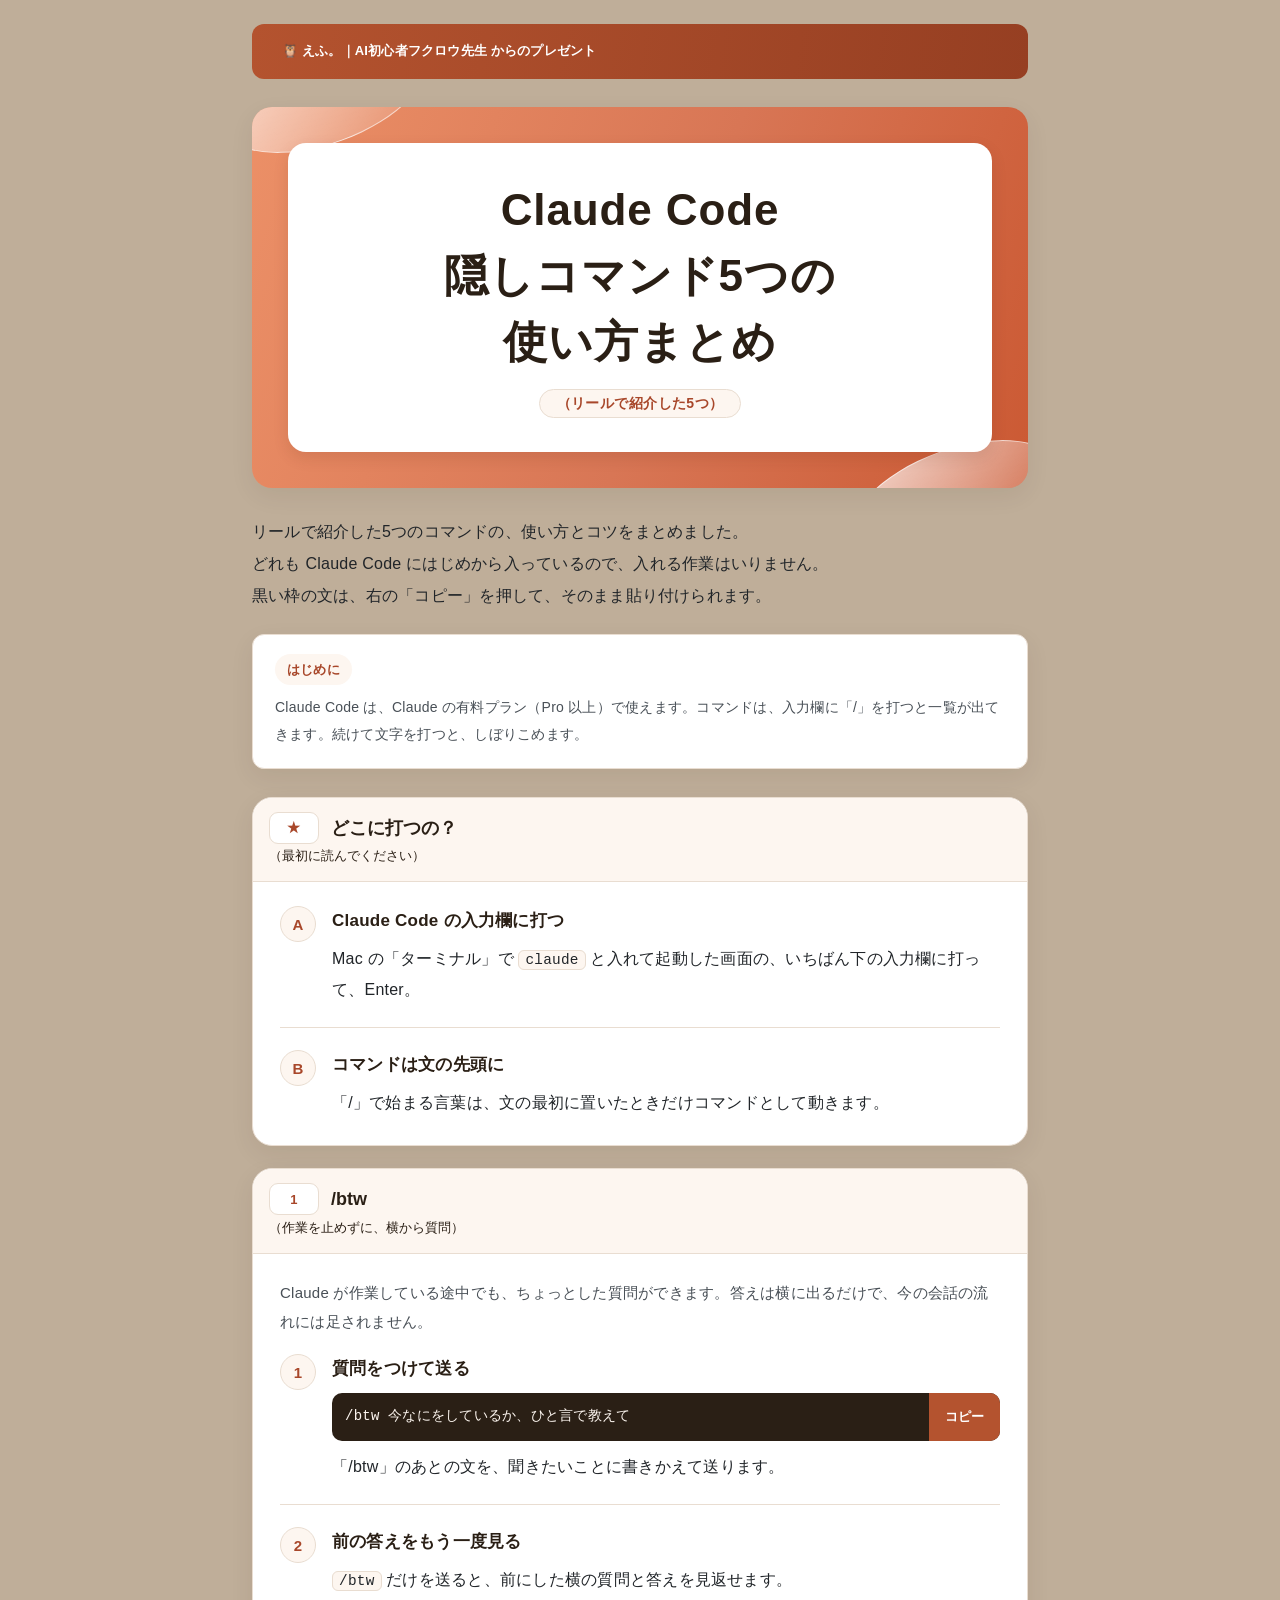
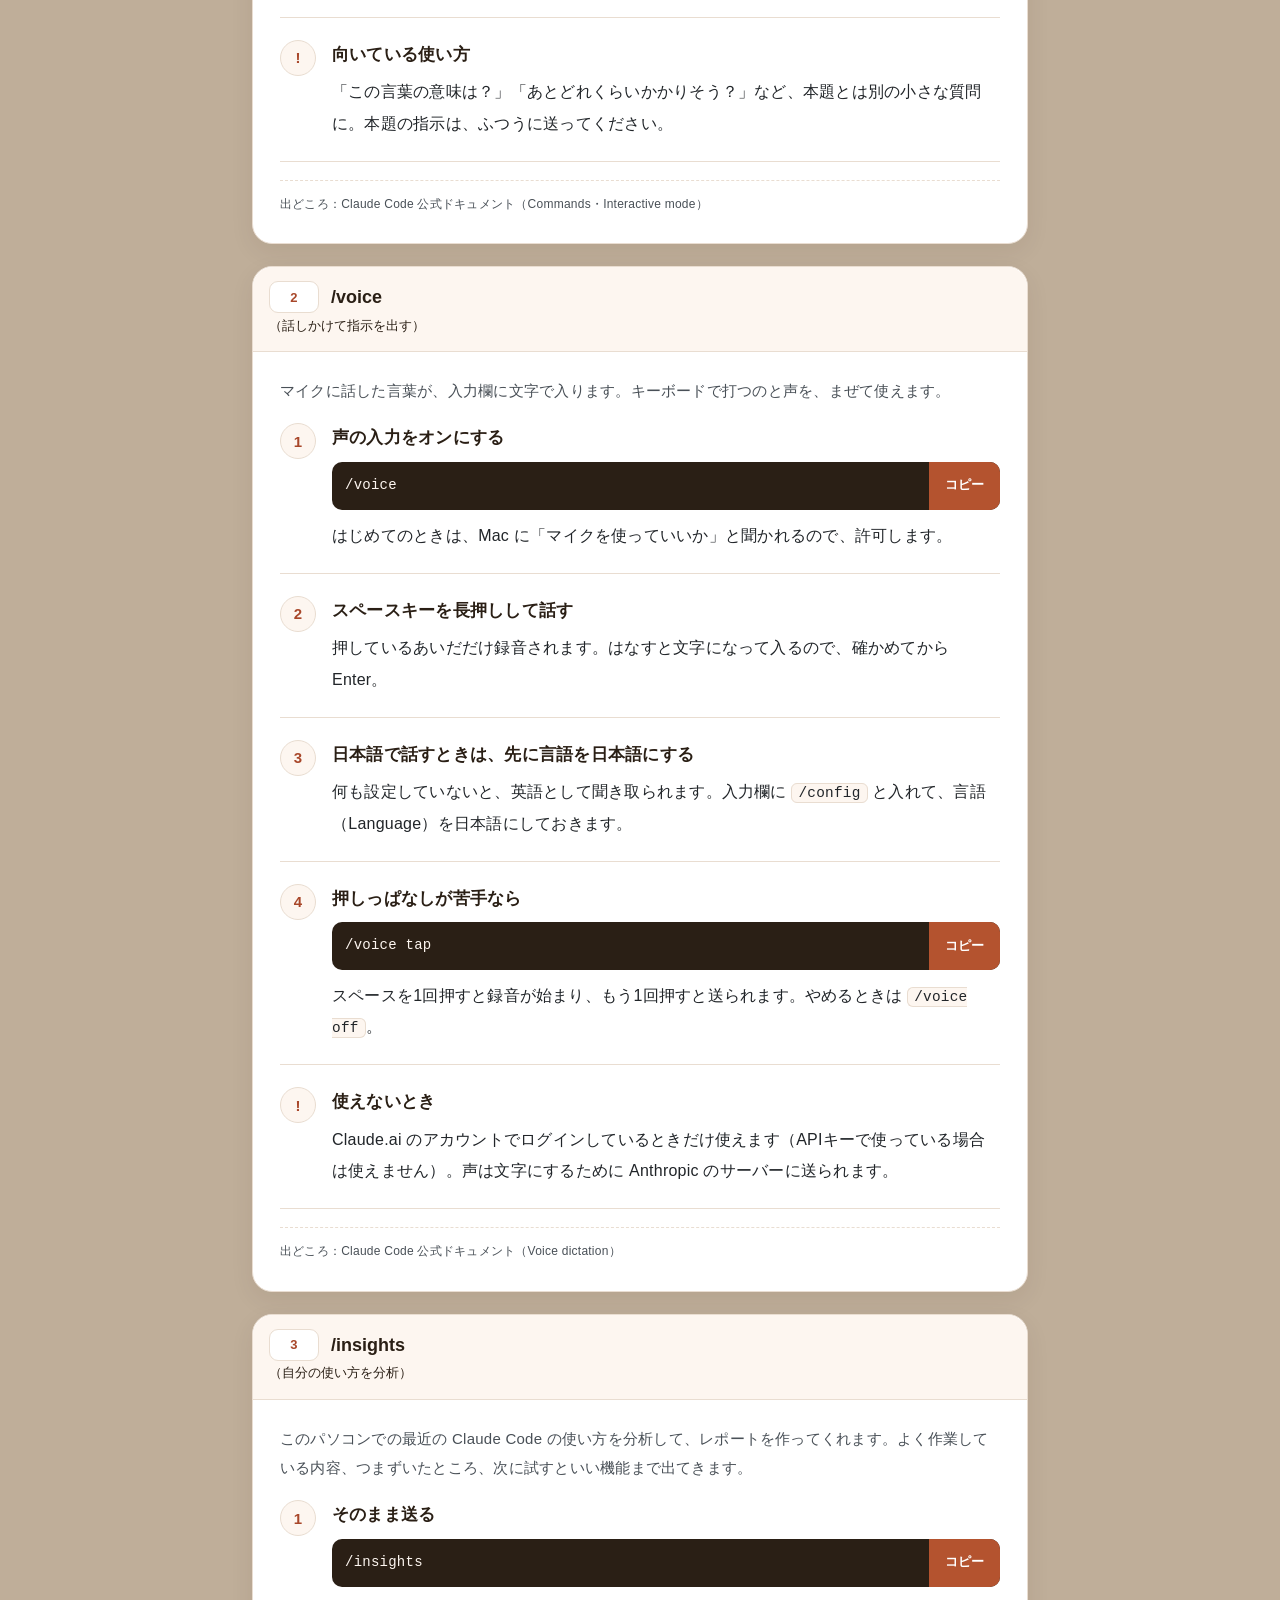
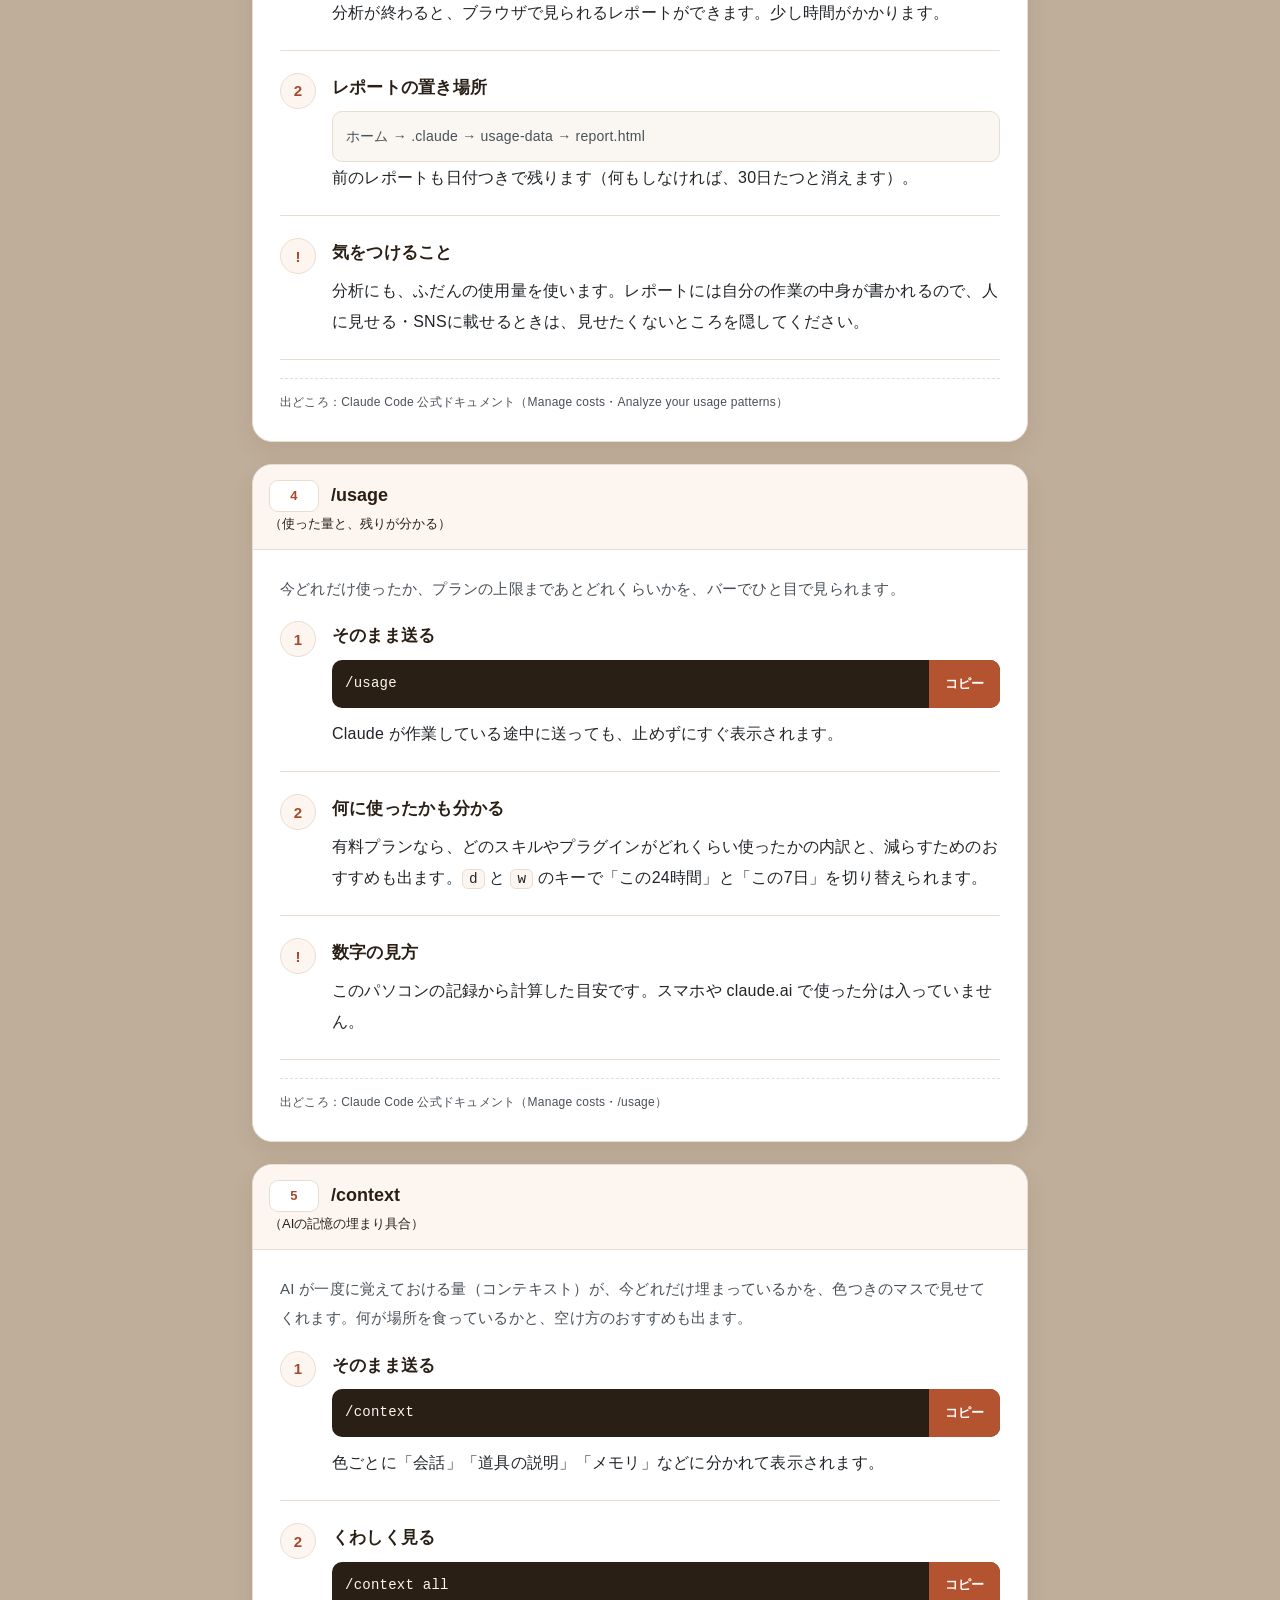
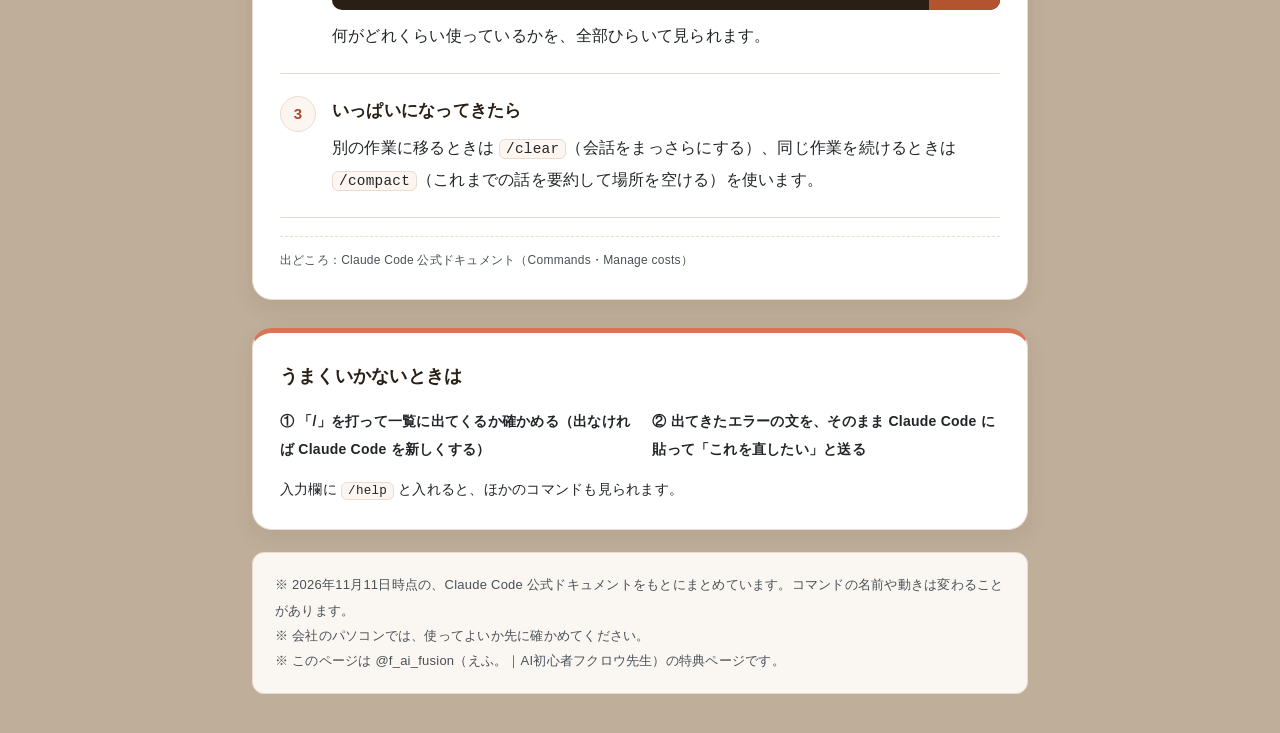
==== command.html @ 7484b889 "Claude Code 隠しコマンド5つの使い方まとめの特典ページを追加＋一覧に特典7" ====
<!DOCTYPE html>
<html lang="ja">
<head>
<meta charset="UTF-8">
<meta name="viewport" content="width=device-width, initial-scale=1.0">
<title>Claude Code 隠しコマンド5つの使い方まとめ｜えふ。｜AI初心者フクロウ先生</title>
<style>
:root {
  --background:#BFAE99; --paper:#FFFFFF; --ink:#212529;
  --heading:#2A1F15; --sub:#495057; --accent:#D97454;
  --accent-text:#A8472A; --button:#B4532F; --button-hover:#963F22;
  --light:#FAF7F2; --panel:#F7F7F7; --highlight:#FDF6F0;
  --line:#E9DDD1; --radius:20px; --small-radius:12px;
  --warm-gradient:linear-gradient(110deg,#EC9067 0%,#D87655 54%,#CB5933 100%);
  --shadow:0 8px 24px rgb(42 31 21 / 7%);
}
* { box-sizing:border-box; }
html { scroll-behavior:smooth; -webkit-text-size-adjust:100%; }
body { margin:0; background:var(--background); color:var(--ink); font-family:"Hiragino Sans","Hiragino Kaku Gothic ProN","Yu Gothic",sans-serif; font-size:16px; line-height:1.95; letter-spacing:.015em; }
.wrap { max-width:840px; margin:0 auto; padding:0 32px 40px; }
.hero { margin:0 0 28px; }
.brand { margin:0 -32px 28px; padding:15px 30px; background:linear-gradient(100deg,#B4532F,#963F22); color:var(--paper); font-size:13px; font-weight:600; line-height:1.9; letter-spacing:.015em; }
.title-panel { position:relative; isolation:isolate; overflow:hidden; background:var(--warm-gradient); padding:28px; border-radius:var(--radius); box-shadow:var(--shadow); }
.title-panel:before,.title-panel:after { content:""; position:absolute; z-index:-1; pointer-events:none; border:1px solid rgb(255 255 255 / 60%); background:linear-gradient(145deg,rgb(255 255 255 / 75%),rgb(255 255 255 / 5%)); border-radius:50%; width:220px; height:110px; transform:rotate(-20deg); }
.title-panel:before { top:-75px; left:-40px; }
.title-panel:after { bottom:-73px; right:-40px; }
h1 { position:relative; background:var(--paper); color:var(--heading); margin:0; padding:30px 20px 26px; border-radius:18px; box-shadow:0 6px 15px rgb(92 42 19 / 13%); font-family:"Hiragino Maru Gothic ProN","Hiragino Sans",sans-serif; font-size:39px; font-weight:800; line-height:1.5; text-align:center; letter-spacing:.02em; }
.title-unit { display:inline-block; }
.title-note { display:table; margin:14px auto 0; padding:3px 17px; border:1px solid var(--line); border-radius:999px; color:var(--accent-text); background:var(--highlight); font-family:"Hiragino Sans",sans-serif; font-size:14px; font-weight:600; letter-spacing:.03em; }
.intro { margin:25px 0 0; font-size:16px; color:var(--ink); line-height:2; }
.free-note { background:var(--paper); border:1px solid var(--line); border-radius:var(--small-radius); padding:19px 22px; margin:22px 0 0; color:var(--sub); font-size:14px; line-height:1.95; box-shadow:var(--shadow); }
.free { display:table; margin-bottom:9px; padding:3px 12px; border-radius:999px; background:var(--highlight); color:var(--accent-text); font-size:13px; font-weight:700; }
.label-separator,.template-leading { display:none; }
.template-section,.steps-section { background:var(--paper); border:1px solid var(--line); border-radius:var(--radius); box-shadow:var(--shadow); padding:27px; }
h2 { display:flex; align-items:center; gap:12px; padding:14px 16px; margin:-27px -27px 24px; border-bottom:1px solid var(--line); border-radius:var(--radius) var(--radius) 0 0; background:var(--highlight); color:var(--heading); font-size:18px; font-weight:700; line-height:1.8; letter-spacing:0; }
h2:before { content:"01"; flex:0 0 auto; display:grid; place-items:center; min-width:36px; height:30px; padding:0 6px; border:1px solid var(--line); border-radius:9px; background:var(--paper); color:var(--accent-text); font-family:Arial,sans-serif; font-size:13px; font-weight:700; letter-spacing:.04em; }
.heading-note { display:inline-block; font-size:13px; font-weight:500; }
.template-shell { padding:0; border:1px solid var(--line); border-radius:var(--small-radius); overflow:hidden; }
.template { padding:23px; background:var(--panel); border-radius:var(--small-radius); white-space:pre-wrap; overflow-wrap:anywhere; font-size:16px; line-height:1.95; letter-spacing:0; outline-offset:-3px; }
.template:focus { outline:2px solid var(--accent-text); }
.copy-area { margin:20px 0 0; }
button { display:flex; align-items:center; justify-content:center; width:100%; min-height:56px; padding:15px 18px; border:1px solid transparent; border-radius:999px; background:var(--button); color:var(--paper); font-family:inherit; font-size:16px; font-weight:700; line-height:1.6; letter-spacing:.02em; box-shadow:0 5px 12px rgb(180 83 47 / 20%); cursor:pointer; touch-action:manipulation; transition:background .15s,box-shadow .15s; }
button:hover { background:var(--button-hover); box-shadow:0 6px 15px rgb(180 83 47 / 25%); }
button:focus-visible { outline:3px solid var(--heading); outline-offset:4px; }
button:disabled { cursor:wait; opacity:.8; }
.copy-feedback { min-height:27px; margin:8px 0 0; color:var(--accent-text); text-align:center; font-size:13px; line-height:1.8; letter-spacing:0; }
.copy-feedback:not(:empty) { display:flex; align-items:flex-start; justify-content:center; gap:7px; padding:10px 12px; border:1px solid var(--line); border-radius:var(--small-radius); background:var(--highlight); }
.copy-feedback:not(:empty):before { content:"✓"; flex:0 0 auto; font-weight:700; }
.copy-feedback[data-state="manual"] { color:var(--heading); background:var(--light); border-color:#BFAE99; }
.copy-feedback[data-state="manual"]:before { content:"↳"; }
.steps-section { margin-top:28px; }
.steps-section h2:before { content:"02"; }
.step { display:flex; gap:16px; margin:0; padding:22px 0; border-bottom:1px solid var(--line); }
.step:first-of-type { padding-top:0; }
.step:last-child { border:0; padding-bottom:0; }
.num { flex:0 0 36px; display:grid; place-items:center; height:36px; border-radius:50%; background:var(--highlight); color:var(--accent-text); border:1px solid var(--line); font-family:Arial,sans-serif; font-size:15px; font-weight:700; line-height:1; }
.step-content { min-width:0; flex:1; color:var(--ink); font-size:16px; line-height:1.95; }
.step b { display:block; color:var(--heading); font-size:17px; line-height:1.8; margin-bottom:6px; font-weight:700; }
.step b + br,.setting-path + br { display:none; }
.setting-path { display:block; padding:11px 13px; margin-top:8px; border:1px solid var(--line); border-radius:10px; background:var(--light); color:var(--sub); font-size:14px; line-height:1.9; overflow-wrap:anywhere; }
.app-name { color:var(--accent-text); font-weight:700; }
.card { margin:28px 0 22px; padding:25px 27px; border:1px solid var(--line); border-top:5px solid var(--accent); border-radius:var(--radius); background:var(--paper); box-shadow:var(--shadow); color:var(--ink); font-size:14px; line-height:2; }
.card b { display:inline-block; margin-bottom:13px; color:var(--heading); font-size:18px; font-weight:700; }
.summary-items { display:grid; grid-template-columns:minmax(0,1fr); gap:6px; margin:0 0 12px; }
.summary-items span { display:block; font-size:14px; font-weight:600; line-height:2; }
.summary-items .summary-separator { display:none; }
.small { margin:0; padding:19px 22px; border:1px solid var(--line); border-radius:var(--small-radius); background:var(--light); color:var(--sub); font-size:13px; line-height:1.95; overflow-wrap:anywhere; }
@media(min-width:860px) { .wrap { padding-top:24px; } .brand { border-radius:12px; margin:0 0 28px; } .title-panel { padding:36px; } h1 { font-size:44px; padding:34px 20px; } .intro { margin-top:28px; } .summary-items { display:flex; gap:0 22px; } }
@media(max-width:560px) {
  .wrap { padding:0 16px 28px; }
  .brand { margin:0 -16px 22px; padding:13px 18px; font-size:13px; line-height:1.9; letter-spacing:0; }
  .hero { margin-bottom:22px; }
  .title-panel { padding:20px 15px; border-radius:16px; }
  h1 { padding:24px 12px 22px; border-radius:13px; font-size:30px; line-height:1.5; letter-spacing:.01em; }
  .title-note { font-size:13px; margin-top:12px; padding:3px 13px; }
  .intro { margin-top:22px; font-size:16px; line-height:1.95; letter-spacing:0; }
  .free-note { padding:17px 18px; margin-top:19px; font-size:13px; line-height:1.95; letter-spacing:0; }
  .template-section,.steps-section { padding:19px; border-radius:16px; }
  h2 { margin:-19px -19px 19px; padding:14px 14px; gap:9px; font-size:16px; border-radius:16px 16px 0 0; line-height:1.8; }
  h2:before { min-width:31px; height:29px; font-size:13px; }
  .template { padding:15px 14px 18px; font-size:16px; line-height:1.9; }
  .copy-area { margin-top:17px; }
  button { min-height:56px; padding:15px 10px; font-size:15px; letter-spacing:0; }
  .steps-section { margin-top:22px; }
  .step { gap:11px; padding:20px 0; }
  .num { flex-basis:31px; height:31px; font-size:14px; }
  .step b { font-size:15px; }
  .setting-path { padding:10px 11px; font-size:14px; }
  .card { margin:22px 0 20px; padding:21px 20px; border-radius:16px; font-size:13px; }
  .card b { font-size:17px; margin-bottom:12px; }
  .small { padding:17px 18px; font-size:13px; line-height:2; }
}
@media(prefers-reduced-motion:reduce) { html { scroll-behavior:auto; } button { transition:none; } }
@media print { body { background:white; } .wrap { max-width:none; padding:0; } button,.copy-feedback { display:none; } .hero,.template-section,.step,.card { break-inside:avoid; } .template-section,.steps-section,.card { box-shadow:none; } }


/* 神機能7つ・隠しコマンド5つ用（2026-11-11 追加） */
.steps-section h2:before { content:attr(data-n); }
.how h2,.tool h2 { flex-wrap:wrap; row-gap:0; }
.how h2 .heading-note,.tool h2 .heading-note { flex-basis:100%; }
b.inline { display:inline; font-size:inherit; margin:0; }
.what { margin:0 0 18px; color:var(--sub); font-size:15px; line-height:1.95; }
.src { margin:18px 0 0; padding-top:12px; border-top:1px dashed var(--line); color:var(--sub); font-size:12px; overflow-wrap:anywhere; }
code { font-family:"SFMono-Regular",Menlo,Consolas,monospace; font-size:.9em; background:var(--highlight); border:1px solid var(--line); border-radius:6px; padding:1px 6px; }
.cmd { display:flex; align-items:stretch; margin:8px 0 10px; border-radius:10px; overflow:hidden; background:#2A1F15; }
.cmd code { flex:1; min-width:0; display:block; padding:12px 13px; background:none; border:0; border-radius:0; color:#FDF6F0; font-size:14px; line-height:1.7; overflow-wrap:anywhere; word-break:break-all; }
.cmd .mini { flex:0 0 auto; width:auto; min-height:0; margin:0; padding:0 15px; border-radius:0; box-shadow:none; background:var(--button); font-size:13px; letter-spacing:0; }
.cmd .mini:hover { background:var(--button-hover); box-shadow:none; }
.steps-section + .steps-section { margin-top:22px; }
.toast { position:fixed; left:50%; bottom:22px; transform:translate(-50%,20px); margin:0; padding:10px 18px; border-radius:999px; background:var(--heading); color:var(--paper); font-size:13px; opacity:0; pointer-events:none; transition:opacity .2s,transform .2s; white-space:nowrap; }
.toast.on { opacity:1; transform:translate(-50%,0); }
@media(max-width:560px) { .cmd code { font-size:13px; padding:11px; } .cmd .mini { padding:0 11px; } .what { font-size:14px; } }
@media(prefers-reduced-motion:reduce) { .toast { transition:none; } }
</style>
</head>
<body>
<div class="wrap">
<header class="hero">
<p class="brand">🦉 えふ。｜AI初心者フクロウ先生 からのプレゼント</p>
<div class="title-panel"><h1><span class="title-unit">Claude Code</span><span class="title-unit">隠しコマンド5つの</span><span class="title-unit">使い方まとめ</span><span class="title-note">（リールで紹介した5つ）</span></h1></div>
<p class="intro">リールで紹介した5つのコマンドの、使い方とコツをまとめました。<br>
どれも Claude Code にはじめから入っているので、入れる作業はいりません。<br>
黒い枠の文は、右の「コピー」を押して、そのまま貼り付けられます。</p>
<p class="free-note"><span class="free">はじめに</span><span class="label-separator" aria-hidden="true">　</span>Claude Code は、Claude の有料プラン（Pro 以上）で使えます。コマンドは、入力欄に「/」を打つと一覧が出てきます。続けて文字を打つと、しぼりこめます。</p>
</header>

<section class="steps-section how">
<h2 data-n="★">どこに打つの？<span class="heading-note">（最初に読んでください）</span></h2>
<div class="step"><div class="num">A</div><div class="step-content"><b>Claude Code の入力欄に打つ</b><br>Mac の「ターミナル」で <code>claude</code> と入れて起動した画面の、いちばん下の入力欄に打って、Enter。</div></div>
<div class="step"><div class="num">B</div><div class="step-content"><b>コマンドは文の先頭に</b><br>「/」で始まる言葉は、文の最初に置いたときだけコマンドとして動きます。</div></div>
</section>

<section class="steps-section tool">
<h2 data-n="1">/btw<span class="heading-note">（作業を止めずに、横から質問）</span></h2>
<p class="what">Claude が作業している途中でも、ちょっとした質問ができます。答えは横に出るだけで、今の会話の流れには足されません。</p>
<div class="step"><div class="num">1</div><div class="step-content"><b>質問をつけて送る</b><div class="cmd"><code>/btw 今なにをしているか、ひと言で教えて</code><button type="button" class="mini">コピー</button></div>「/btw」のあとの文を、聞きたいことに書きかえて送ります。</div></div>
<div class="step"><div class="num">2</div><div class="step-content"><b>前の答えをもう一度見る</b><code>/btw</code> だけを送ると、前にした横の質問と答えを見返せます。</div></div>
<div class="step"><div class="num">!</div><div class="step-content"><b>向いている使い方</b>「この言葉の意味は？」「あとどれくらいかかりそう？」など、本題とは別の小さな質問に。本題の指示は、ふつうに送ってください。</div></div>
<p class="src">出どころ：Claude Code 公式ドキュメント（Commands・Interactive mode）</p>
</section>

<section class="steps-section tool">
<h2 data-n="2">/voice<span class="heading-note">（話しかけて指示を出す）</span></h2>
<p class="what">マイクに話した言葉が、入力欄に文字で入ります。キーボードで打つのと声を、まぜて使えます。</p>
<div class="step"><div class="num">1</div><div class="step-content"><b>声の入力をオンにする</b><div class="cmd"><code>/voice</code><button type="button" class="mini">コピー</button></div>はじめてのときは、Mac に「マイクを使っていいか」と聞かれるので、許可します。</div></div>
<div class="step"><div class="num">2</div><div class="step-content"><b>スペースキーを長押しして話す</b>押しているあいだだけ録音されます。はなすと文字になって入るので、確かめてから Enter。</div></div>
<div class="step"><div class="num">3</div><div class="step-content"><b>日本語で話すときは、先に言語を日本語にする</b>何も設定していないと、英語として聞き取られます。入力欄に <code>/config</code> と入れて、言語（Language）を日本語にしておきます。</div></div>
<div class="step"><div class="num">4</div><div class="step-content"><b>押しっぱなしが苦手なら</b><div class="cmd"><code>/voice tap</code><button type="button" class="mini">コピー</button></div>スペースを1回押すと録音が始まり、もう1回押すと送られます。やめるときは <code>/voice off</code>。</div></div>
<div class="step"><div class="num">!</div><div class="step-content"><b>使えないとき</b>Claude.ai のアカウントでログインしているときだけ使えます（APIキーで使っている場合は使えません）。声は文字にするために Anthropic のサーバーに送られます。</div></div>
<p class="src">出どころ：Claude Code 公式ドキュメント（Voice dictation）</p>
</section>

<section class="steps-section tool">
<h2 data-n="3">/insights<span class="heading-note">（自分の使い方を分析）</span></h2>
<p class="what">このパソコンでの最近の Claude Code の使い方を分析して、レポートを作ってくれます。よく作業している内容、つまずいたところ、次に試すといい機能まで出てきます。</p>
<div class="step"><div class="num">1</div><div class="step-content"><b>そのまま送る</b><div class="cmd"><code>/insights</code><button type="button" class="mini">コピー</button></div>分析が終わると、ブラウザで見られるレポートができます。少し時間がかかります。</div></div>
<div class="step"><div class="num">2</div><div class="step-content"><b>レポートの置き場所</b><span class="setting-path">ホーム → .claude → usage-data → report.html</span>前のレポートも日付つきで残ります（何もしなければ、30日たつと消えます）。</div></div>
<div class="step"><div class="num">!</div><div class="step-content"><b>気をつけること</b>分析にも、ふだんの使用量を使います。レポートには自分の作業の中身が書かれるので、人に見せる・SNSに載せるときは、見せたくないところを隠してください。</div></div>
<p class="src">出どころ：Claude Code 公式ドキュメント（Manage costs・Analyze your usage patterns）</p>
</section>

<section class="steps-section tool">
<h2 data-n="4">/usage<span class="heading-note">（使った量と、残りが分かる）</span></h2>
<p class="what">今どれだけ使ったか、プランの上限まであとどれくらいかを、バーでひと目で見られます。</p>
<div class="step"><div class="num">1</div><div class="step-content"><b>そのまま送る</b><div class="cmd"><code>/usage</code><button type="button" class="mini">コピー</button></div>Claude が作業している途中に送っても、止めずにすぐ表示されます。</div></div>
<div class="step"><div class="num">2</div><div class="step-content"><b>何に使ったかも分かる</b>有料プランなら、どのスキルやプラグインがどれくらい使ったかの内訳と、減らすためのおすすめも出ます。<code>d</code> と <code>w</code> のキーで「この24時間」と「この7日」を切り替えられます。</div></div>
<div class="step"><div class="num">!</div><div class="step-content"><b>数字の見方</b>このパソコンの記録から計算した目安です。スマホや claude.ai で使った分は入っていません。</div></div>
<p class="src">出どころ：Claude Code 公式ドキュメント（Manage costs・/usage）</p>
</section>

<section class="steps-section tool">
<h2 data-n="5">/context<span class="heading-note">（AIの記憶の埋まり具合）</span></h2>
<p class="what">AI が一度に覚えておける量（コンテキスト）が、今どれだけ埋まっているかを、色つきのマスで見せてくれます。何が場所を食っているかと、空け方のおすすめも出ます。</p>
<div class="step"><div class="num">1</div><div class="step-content"><b>そのまま送る</b><div class="cmd"><code>/context</code><button type="button" class="mini">コピー</button></div>色ごとに「会話」「道具の説明」「メモリ」などに分かれて表示されます。</div></div>
<div class="step"><div class="num">2</div><div class="step-content"><b>くわしく見る</b><div class="cmd"><code>/context all</code><button type="button" class="mini">コピー</button></div>何がどれくらい使っているかを、全部ひらいて見られます。</div></div>
<div class="step"><div class="num">3</div><div class="step-content"><b>いっぱいになってきたら</b>別の作業に移るときは <code>/clear</code>（会話をまっさらにする）、同じ作業を続けるときは <code>/compact</code>（これまでの話を要約して場所を空ける）を使います。</div></div>
<p class="src">出どころ：Claude Code 公式ドキュメント（Commands・Manage costs）</p>
</section>

<div class="card">
<b>うまくいかないときは</b><br>
<span class="summary-items"><span class="summary-item">① 「/」を打って一覧に出てくるか確かめる（出なければ Claude Code を新しくする）</span><span class="summary-separator" aria-hidden="true">　</span><span class="summary-item">② 出てきたエラーの文を、そのまま Claude Code に貼って「これを直したい」と送る</span></span>
入力欄に <code>/help</code> と入れると、ほかのコマンドも見られます。
</div>

<p class="small">※ 2026年11月11日時点の、Claude Code 公式ドキュメントをもとにまとめています。コマンドの名前や動きは変わることがあります。<br>
※ 会社のパソコンでは、使ってよいか先に確かめてください。<br>
※ このページは @f_ai_fusion（えふ。｜AI初心者フクロウ先生）の特典ページです。</p>
</div>
<p class="toast" id="toast" role="status" aria-live="polite"></p>
<script>
function legacyCopy(text) {
  var input = document.createElement('textarea');
  input.value = text;
  input.setAttribute('readonly', '');
  input.style.cssText = 'position:fixed;left:-9999px;top:0;opacity:0;font-size:16px;';
  document.body.appendChild(input);
  var x = window.scrollX, y = window.scrollY, ok = false;
  try { input.select(); input.setSelectionRange(0, input.value.length); ok = document.execCommand('copy'); } catch (e) { ok = false; }
  input.remove(); window.scrollTo(x, y);
  return ok;
}
var toastTimer;
function showToast(msg) {
  var t = document.getElementById('toast');
  t.textContent = msg; t.classList.add('on');
  clearTimeout(toastTimer); toastTimer = setTimeout(function () { t.classList.remove('on'); }, 2200);
}
document.querySelectorAll('.cmd .mini').forEach(function (btn) {
  btn.addEventListener('click', async function () {
    var code = btn.parentNode.querySelector('code');
    var text = code.textContent.trim(), ok = false;
    try {
      if (navigator.clipboard && navigator.clipboard.writeText) { await navigator.clipboard.writeText(text); ok = true; }
      else { ok = legacyCopy(text); }
    } catch (e) { ok = legacyCopy(text); }
    if (ok) {
      btn.textContent = '✓ コピー済み'; setTimeout(function () { btn.textContent = 'コピー'; }, 1800);
      showToast('コピーしました。そのまま貼り付けてください');
    } else {
      var r = document.createRange(); r.selectNodeContents(code);
      var s = window.getSelection(); s.removeAllRanges(); s.addRange(r);
      showToast('長押ししてコピーしてください');
    }
  });
});
</script>
</body>
</html>
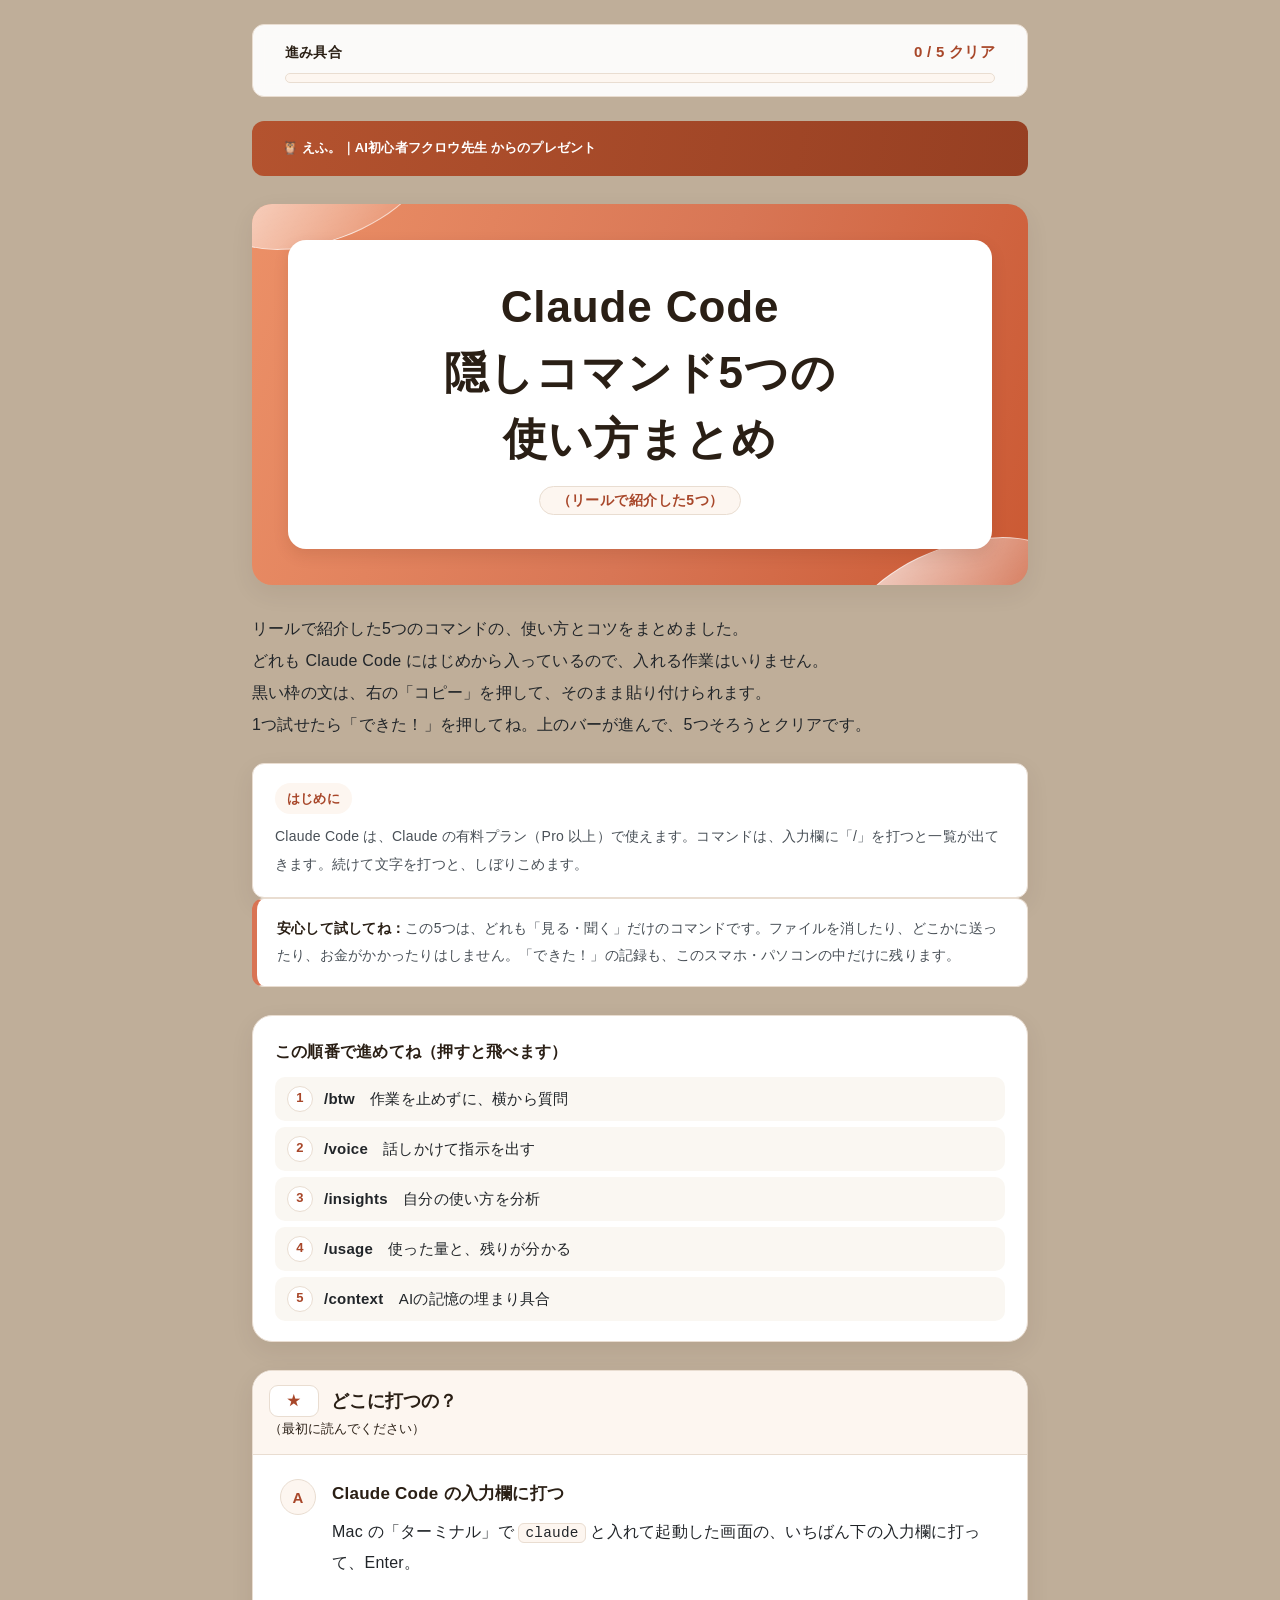
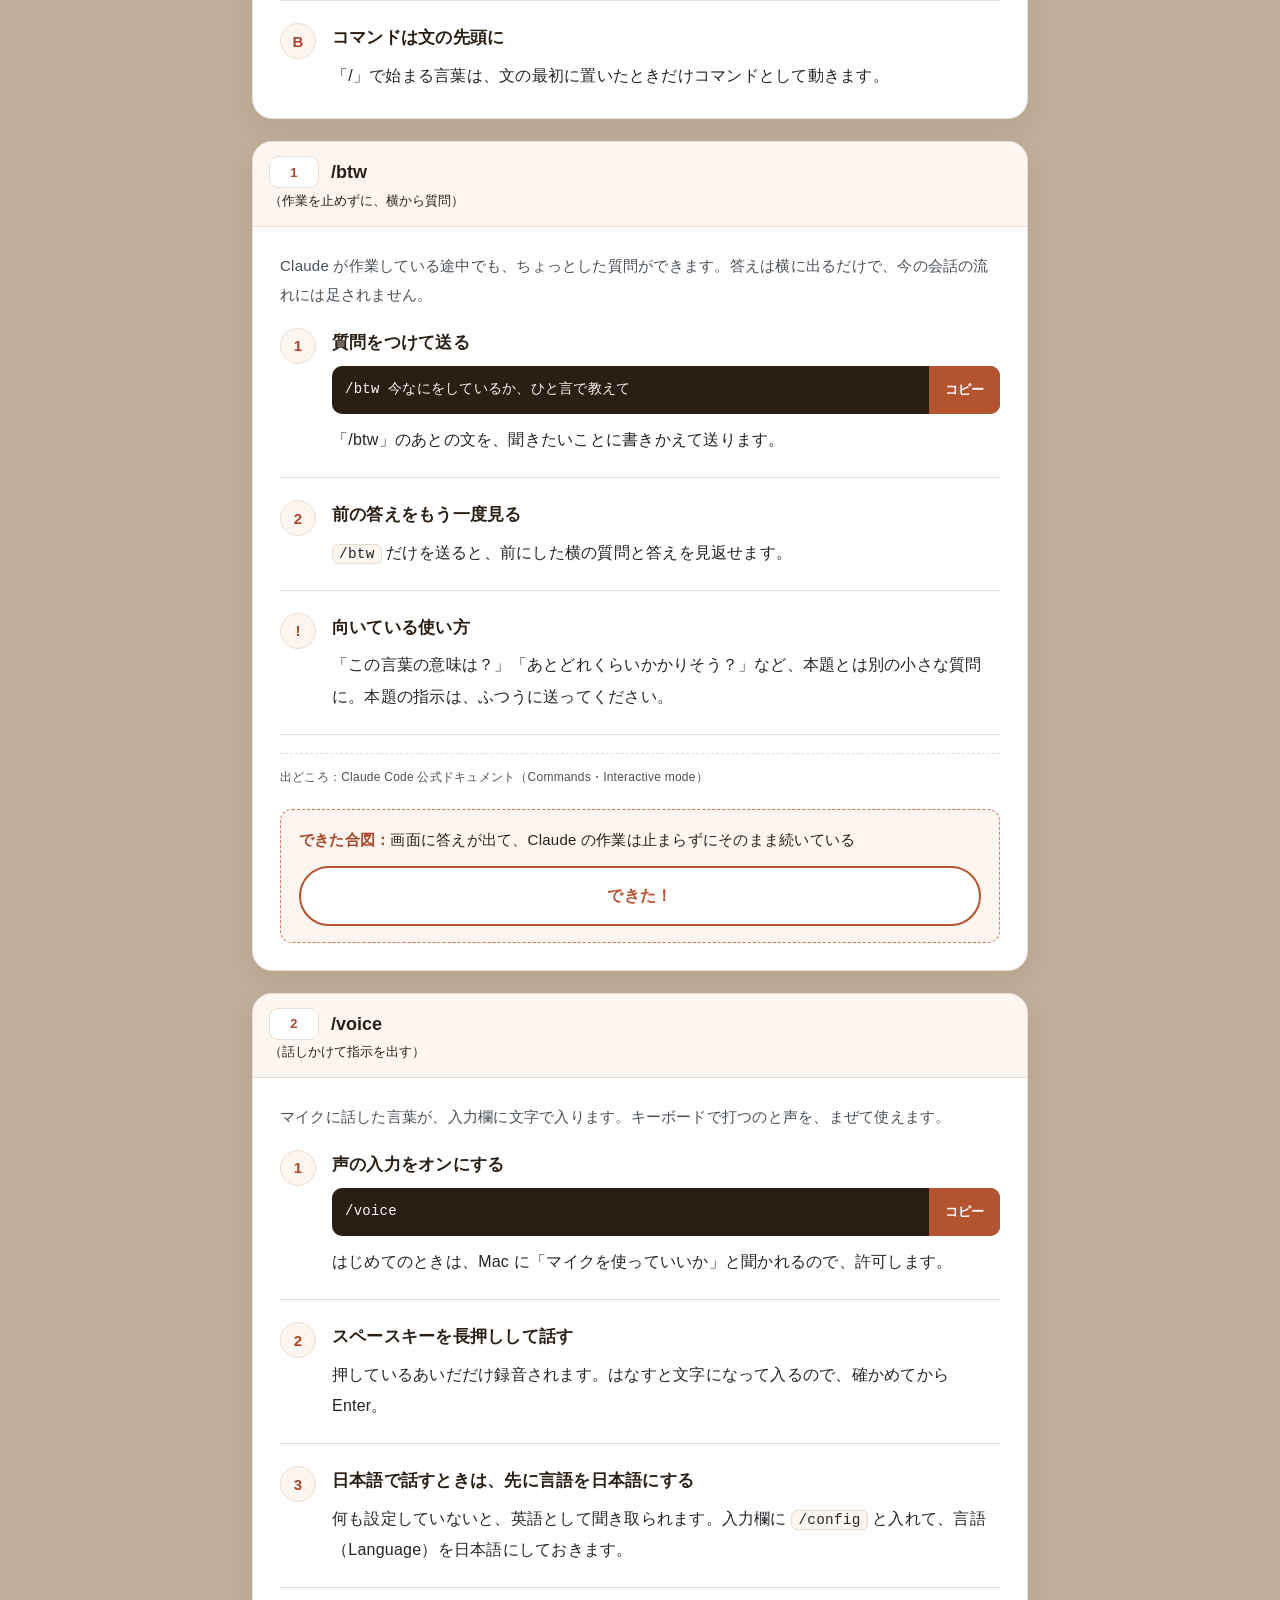
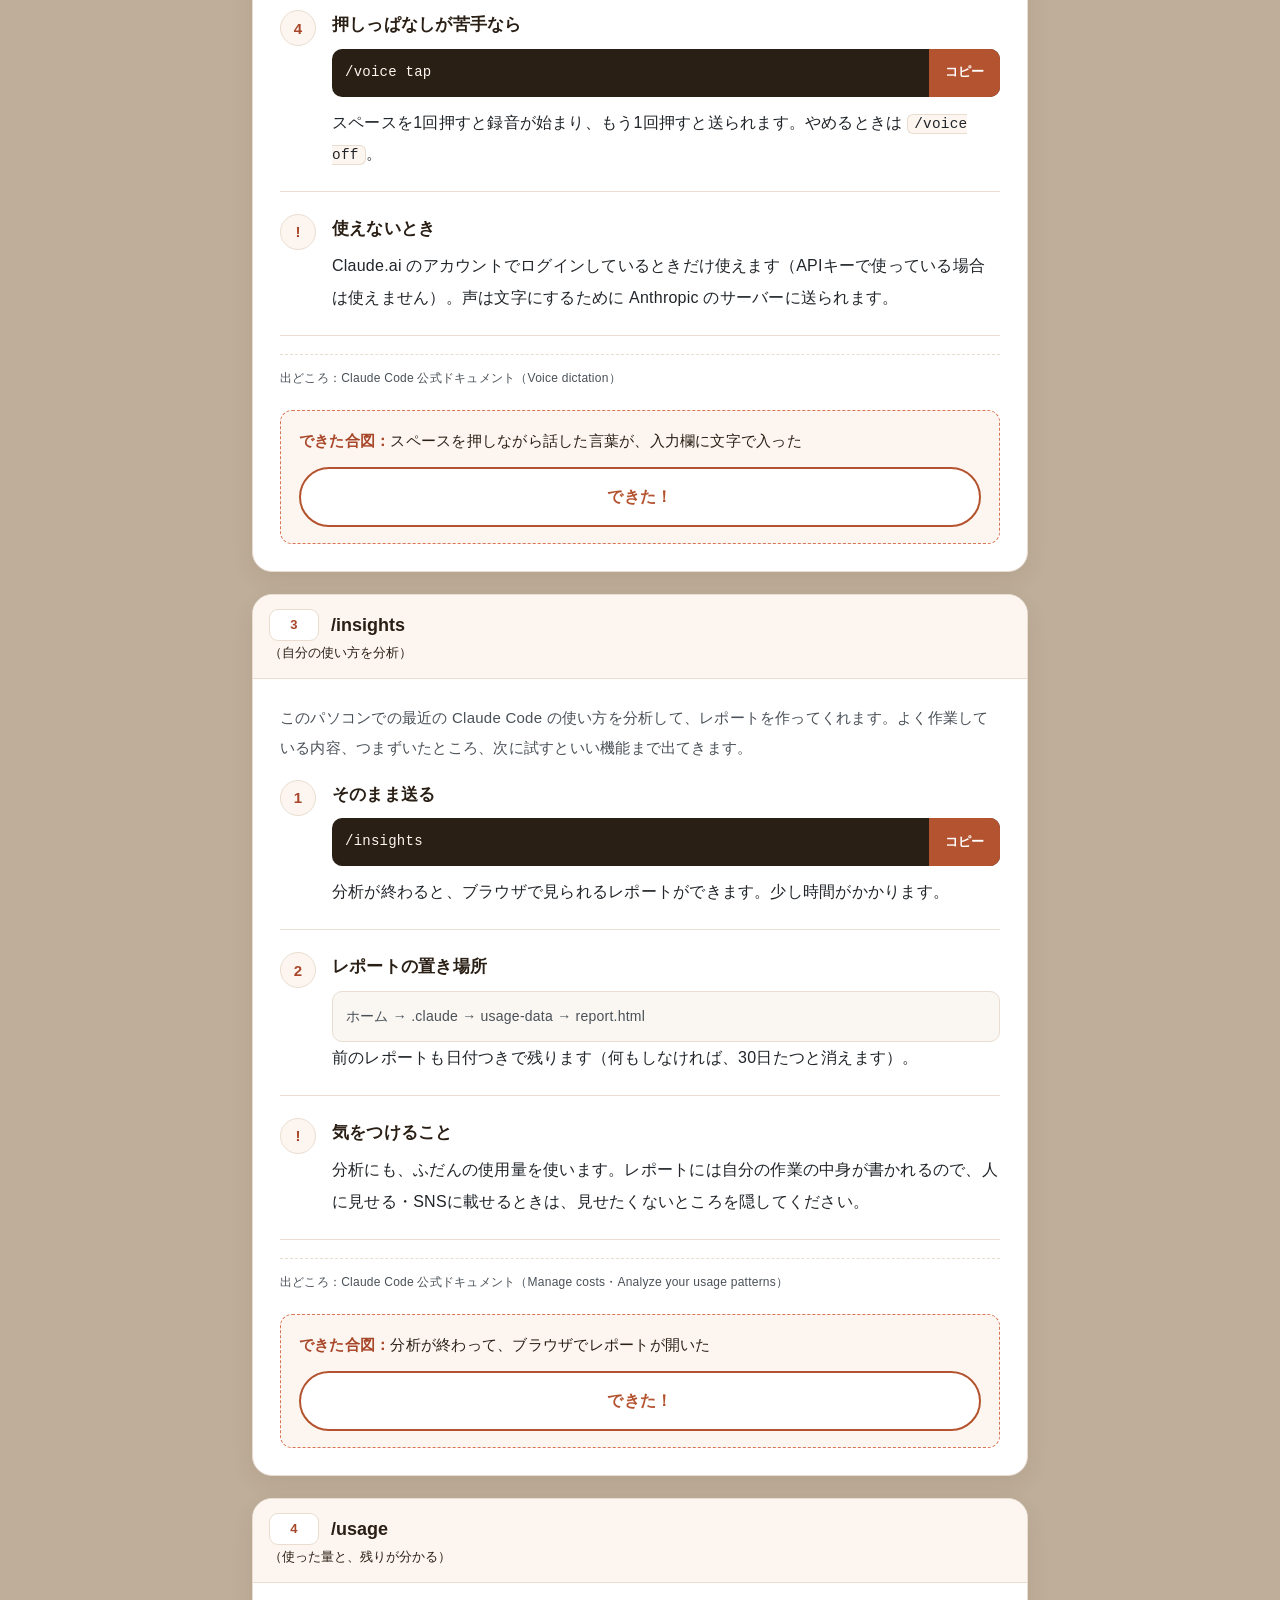
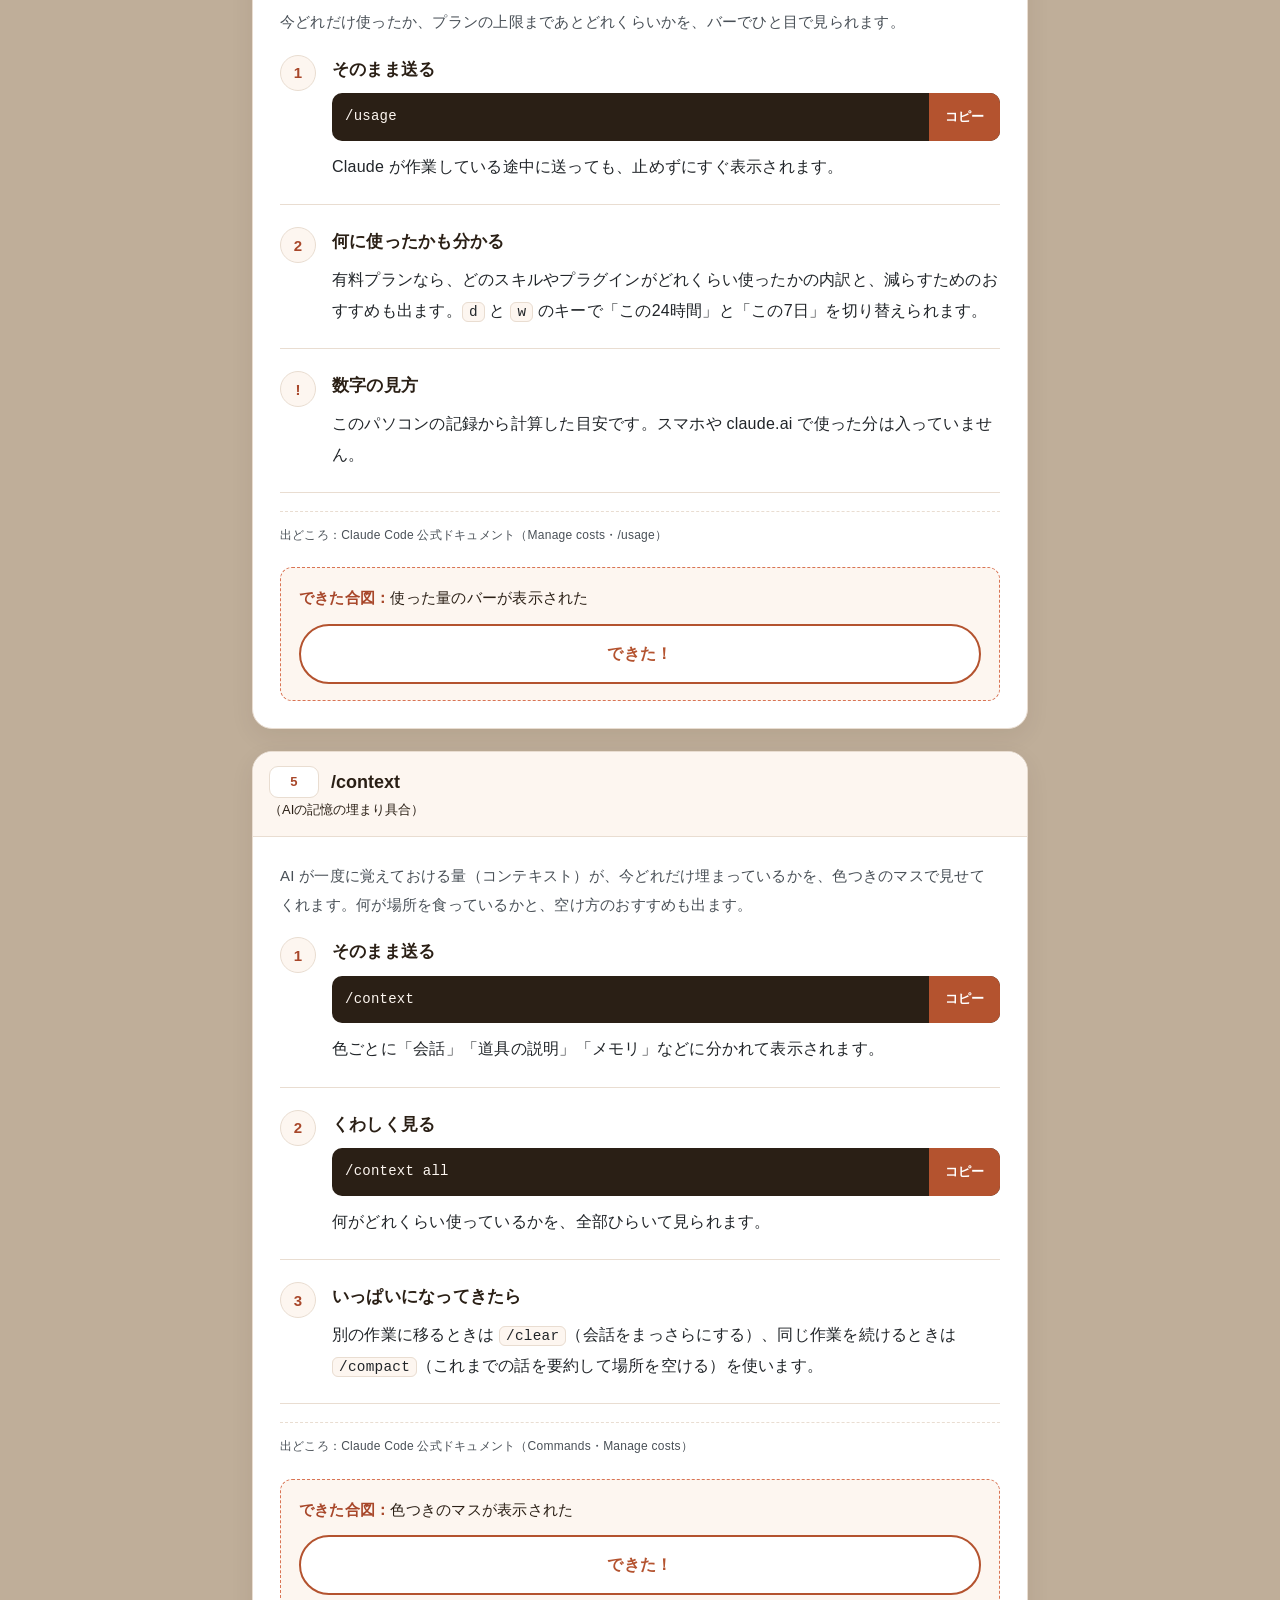
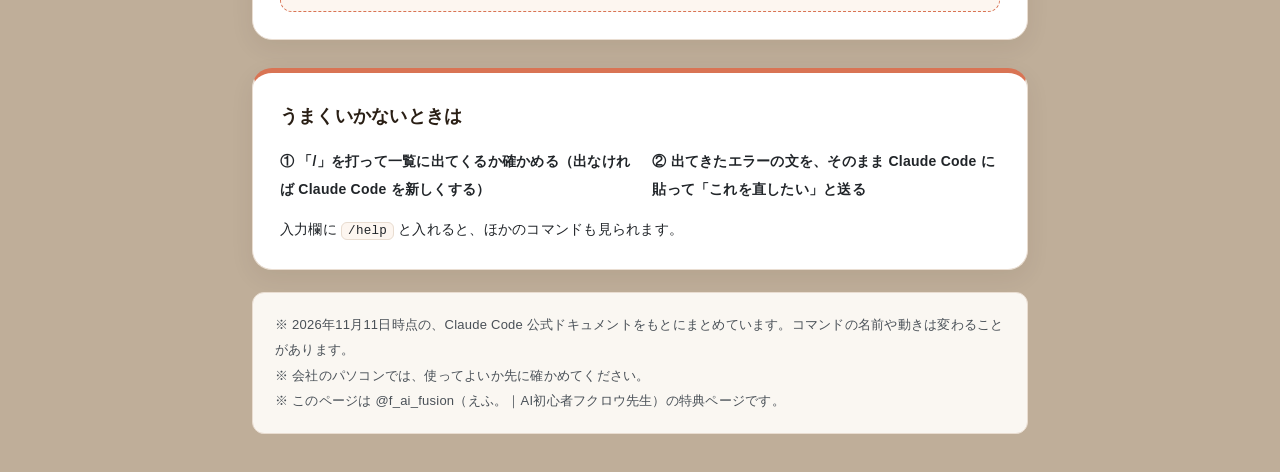
==== commit 540379ae: "特典8「編集」Edits神機能5つの使い方まとめ＋キット型（command・kit.css/js） Co-Authored-By: Claude Opus 5.5 <noreply@anthropic" ====
--- a/command.html
+++ b/command.html
@@ -112,6 +112,7 @@
 @media(max-width:560px) { .cmd code { font-size:13px; padding:11px; } .cmd .mini { padding:0 11px; } .what { font-size:14px; } }
 @media(prefers-reduced-motion:reduce) { .toast { transition:none; } }
 </style>
+<link rel="stylesheet" href="kit.css">
 </head>
 <body>
 <div class="wrap">
@@ -120,8 +121,10 @@
 <div class="title-panel"><h1><span class="title-unit">Claude Code</span><span class="title-unit">隠しコマンド5つの</span><span class="title-unit">使い方まとめ</span><span class="title-note">（リールで紹介した5つ）</span></h1></div>
 <p class="intro">リールで紹介した5つのコマンドの、使い方とコツをまとめました。<br>
 どれも Claude Code にはじめから入っているので、入れる作業はいりません。<br>
-黒い枠の文は、右の「コピー」を押して、そのまま貼り付けられます。</p>
+黒い枠の文は、右の「コピー」を押して、そのまま貼り付けられます。<br>
+1つ試せたら「できた！」を押してね。上のバーが進んで、5つそろうとクリアです。</p>
 <p class="free-note"><span class="free">はじめに</span><span class="label-separator" aria-hidden="true">　</span>Claude Code は、Claude の有料プラン（Pro 以上）で使えます。コマンドは、入力欄に「/」を打つと一覧が出てきます。続けて文字を打つと、しぼりこめます。</p>
+<p class="kit-safe"><b>安心して試してね：</b>この5つは、どれも「見る・聞く」だけのコマンドです。ファイルを消したり、どこかに送ったり、お金がかかったりはしません。「できた！」の記録も、このスマホ・パソコンの中だけに残ります。</p>
 </header>
 
 <section class="steps-section how">
@@ -137,6 +140,7 @@
 <div class="step"><div class="num">2</div><div class="step-content"><b>前の答えをもう一度見る</b><code>/btw</code> だけを送ると、前にした横の質問と答えを見返せます。</div></div>
 <div class="step"><div class="num">!</div><div class="step-content"><b>向いている使い方</b>「この言葉の意味は？」「あとどれくらいかかりそう？」など、本題とは別の小さな質問に。本題の指示は、ふつうに送ってください。</div></div>
 <p class="src">出どころ：Claude Code 公式ドキュメント（Commands・Interactive mode）</p>
+<div class="kit-done"><p class="kit-signal"><b>できた合図：</b>画面に答えが出て、Claude の作業は止まらずにそのまま続いている</p><button type="button" class="done-btn" aria-pressed="false">できた！</button></div>
 </section>
 
 <section class="steps-section tool">
@@ -148,6 +152,7 @@
 <div class="step"><div class="num">4</div><div class="step-content"><b>押しっぱなしが苦手なら</b><div class="cmd"><code>/voice tap</code><button type="button" class="mini">コピー</button></div>スペースを1回押すと録音が始まり、もう1回押すと送られます。やめるときは <code>/voice off</code>。</div></div>
 <div class="step"><div class="num">!</div><div class="step-content"><b>使えないとき</b>Claude.ai のアカウントでログインしているときだけ使えます（APIキーで使っている場合は使えません）。声は文字にするために Anthropic のサーバーに送られます。</div></div>
 <p class="src">出どころ：Claude Code 公式ドキュメント（Voice dictation）</p>
+<div class="kit-done"><p class="kit-signal"><b>できた合図：</b>スペースを押しながら話した言葉が、入力欄に文字で入った</p><button type="button" class="done-btn" aria-pressed="false">できた！</button></div>
 </section>
 
 <section class="steps-section tool">
@@ -157,6 +162,7 @@
 <div class="step"><div class="num">2</div><div class="step-content"><b>レポートの置き場所</b><span class="setting-path">ホーム → .claude → usage-data → report.html</span>前のレポートも日付つきで残ります（何もしなければ、30日たつと消えます）。</div></div>
 <div class="step"><div class="num">!</div><div class="step-content"><b>気をつけること</b>分析にも、ふだんの使用量を使います。レポートには自分の作業の中身が書かれるので、人に見せる・SNSに載せるときは、見せたくないところを隠してください。</div></div>
 <p class="src">出どころ：Claude Code 公式ドキュメント（Manage costs・Analyze your usage patterns）</p>
+<div class="kit-done"><p class="kit-signal"><b>できた合図：</b>分析が終わって、ブラウザでレポートが開いた</p><button type="button" class="done-btn" aria-pressed="false">できた！</button></div>
 </section>
 
 <section class="steps-section tool">
@@ -166,6 +172,7 @@
 <div class="step"><div class="num">2</div><div class="step-content"><b>何に使ったかも分かる</b>有料プランなら、どのスキルやプラグインがどれくらい使ったかの内訳と、減らすためのおすすめも出ます。<code>d</code> と <code>w</code> のキーで「この24時間」と「この7日」を切り替えられます。</div></div>
 <div class="step"><div class="num">!</div><div class="step-content"><b>数字の見方</b>このパソコンの記録から計算した目安です。スマホや claude.ai で使った分は入っていません。</div></div>
 <p class="src">出どころ：Claude Code 公式ドキュメント（Manage costs・/usage）</p>
+<div class="kit-done"><p class="kit-signal"><b>できた合図：</b>使った量のバーが表示された</p><button type="button" class="done-btn" aria-pressed="false">できた！</button></div>
 </section>
 
 <section class="steps-section tool">
@@ -175,6 +182,7 @@
 <div class="step"><div class="num">2</div><div class="step-content"><b>くわしく見る</b><div class="cmd"><code>/context all</code><button type="button" class="mini">コピー</button></div>何がどれくらい使っているかを、全部ひらいて見られます。</div></div>
 <div class="step"><div class="num">3</div><div class="step-content"><b>いっぱいになってきたら</b>別の作業に移るときは <code>/clear</code>（会話をまっさらにする）、同じ作業を続けるときは <code>/compact</code>（これまでの話を要約して場所を空ける）を使います。</div></div>
 <p class="src">出どころ：Claude Code 公式ドキュメント（Commands・Manage costs）</p>
+<div class="kit-done"><p class="kit-signal"><b>できた合図：</b>色つきのマスが表示された</p><button type="button" class="done-btn" aria-pressed="false">できた！</button></div>
 </section>
 
 <div class="card">
@@ -225,5 +233,6 @@
   });
 });
 </script>
+<script src="kit.js"></script>
 </body>
 </html>
--- a/kit.css
+++ b/kit.css
@@ -0,0 +1,35 @@
+/* キット型の部品（2026-11-12）：進み具合・目次・できた合図・全部クリア
+   使い方：特典ページの <head> に <link rel="stylesheet" href="kit.css">、</body> の前に <script src="kit.js"></script>
+   クリアの対象は class="tool" の section。各 section の最後に .kit-done を置く */
+.kit-bar { position:sticky; top:0; z-index:20; margin:0 -32px 0; padding:12px 32px 13px; background:rgb(255 255 255 / 94%); border-bottom:1px solid var(--line); backdrop-filter:blur(6px); -webkit-backdrop-filter:blur(6px); }
+.kit-bar-row { display:flex; align-items:baseline; justify-content:space-between; gap:12px; margin-bottom:7px; }
+.kit-bar-label { color:var(--heading); font-size:14px; font-weight:700; }
+.kit-bar-count { color:var(--accent-text); font-family:Arial,sans-serif; font-size:15px; font-weight:700; letter-spacing:.02em; }
+.kit-track { height:10px; border-radius:999px; background:var(--highlight); border:1px solid var(--line); overflow:hidden; }
+.kit-fill { height:100%; width:0; border-radius:999px; background:var(--warm-gradient); transition:width .35s ease; }
+.kit-toc { margin:0 0 26px; padding:20px 22px; border:1px solid var(--line); border-radius:var(--radius); background:var(--paper); box-shadow:var(--shadow); }
+.kit-toc-title { margin:0 0 10px; color:var(--heading); font-size:16px; font-weight:700; }
+.kit-toc ol { list-style:none; margin:0; padding:0; display:grid; gap:6px; }
+.kit-toc a { display:flex; align-items:center; gap:11px; padding:9px 12px; border-radius:10px; background:var(--light); color:var(--ink); text-decoration:none; font-size:15px; line-height:1.6; }
+.kit-toc a:hover { background:var(--highlight); }
+.kit-toc a:focus-visible { outline:3px solid var(--heading); outline-offset:2px; }
+.kit-mark { flex:0 0 26px; height:26px; display:grid; place-items:center; border-radius:50%; border:1px solid var(--line); background:var(--paper); color:var(--accent-text); font-family:Arial,sans-serif; font-size:13px; font-weight:700; }
+.kit-toc li.is-done .kit-mark { background:var(--button); border-color:var(--button); color:var(--paper); }
+.kit-toc li.is-done a { color:var(--sub); }
+.kit-done { margin:20px 0 0; padding:16px 18px; border:1px dashed var(--accent); border-radius:var(--small-radius); background:var(--highlight); }
+.kit-signal { margin:0 0 12px; color:var(--heading); font-size:15px; line-height:1.85; }
+.kit-signal b { display:inline; margin:0; color:var(--accent-text); font-size:inherit; }
+.kit-done .done-btn { min-height:50px; background:var(--paper); color:var(--button); border:2px solid var(--button); box-shadow:none; }
+.kit-done .done-btn:hover { background:var(--paper); color:var(--button-hover); border-color:var(--button-hover); box-shadow:none; }
+section.is-done .kit-done { border-style:solid; }
+section.is-done .kit-done .done-btn { background:var(--button); color:var(--paper); }
+.kit-clear { display:none; margin:28px 0 0; padding:26px 22px; border-radius:var(--radius); background:var(--warm-gradient); color:var(--paper); text-align:center; box-shadow:var(--shadow); }
+.kit-clear.on { display:block; }
+.kit-clear .kit-clear-big { margin:0 0 6px; font-family:"Hiragino Maru Gothic ProN","Hiragino Sans",sans-serif; font-size:26px; font-weight:800; line-height:1.5; }
+.kit-clear p { margin:0; font-size:15px; line-height:1.9; }
+.kit-safe { margin:0 0 26px; padding:16px 20px; border:1px solid var(--line); border-left:5px solid var(--accent); border-radius:var(--small-radius); background:var(--paper); color:var(--sub); font-size:14px; line-height:1.95; }
+.kit-safe b { color:var(--heading); }
+@media(min-width:860px) { .kit-bar { margin:0 0 24px; border:1px solid var(--line); border-radius:12px; } }
+@media(max-width:560px) { .kit-bar { margin:0 -16px 0; padding:10px 16px 11px; } .kit-toc { padding:17px 16px; } .kit-toc a { font-size:14px; padding:8px 10px; } .kit-done { padding:14px 15px; } .kit-signal { font-size:14px; } .kit-clear .kit-clear-big { font-size:22px; } }
+@media(prefers-reduced-motion:reduce) { .kit-fill { transition:none; } }
+@media print { .kit-bar,.kit-done .done-btn { display:none; } }
